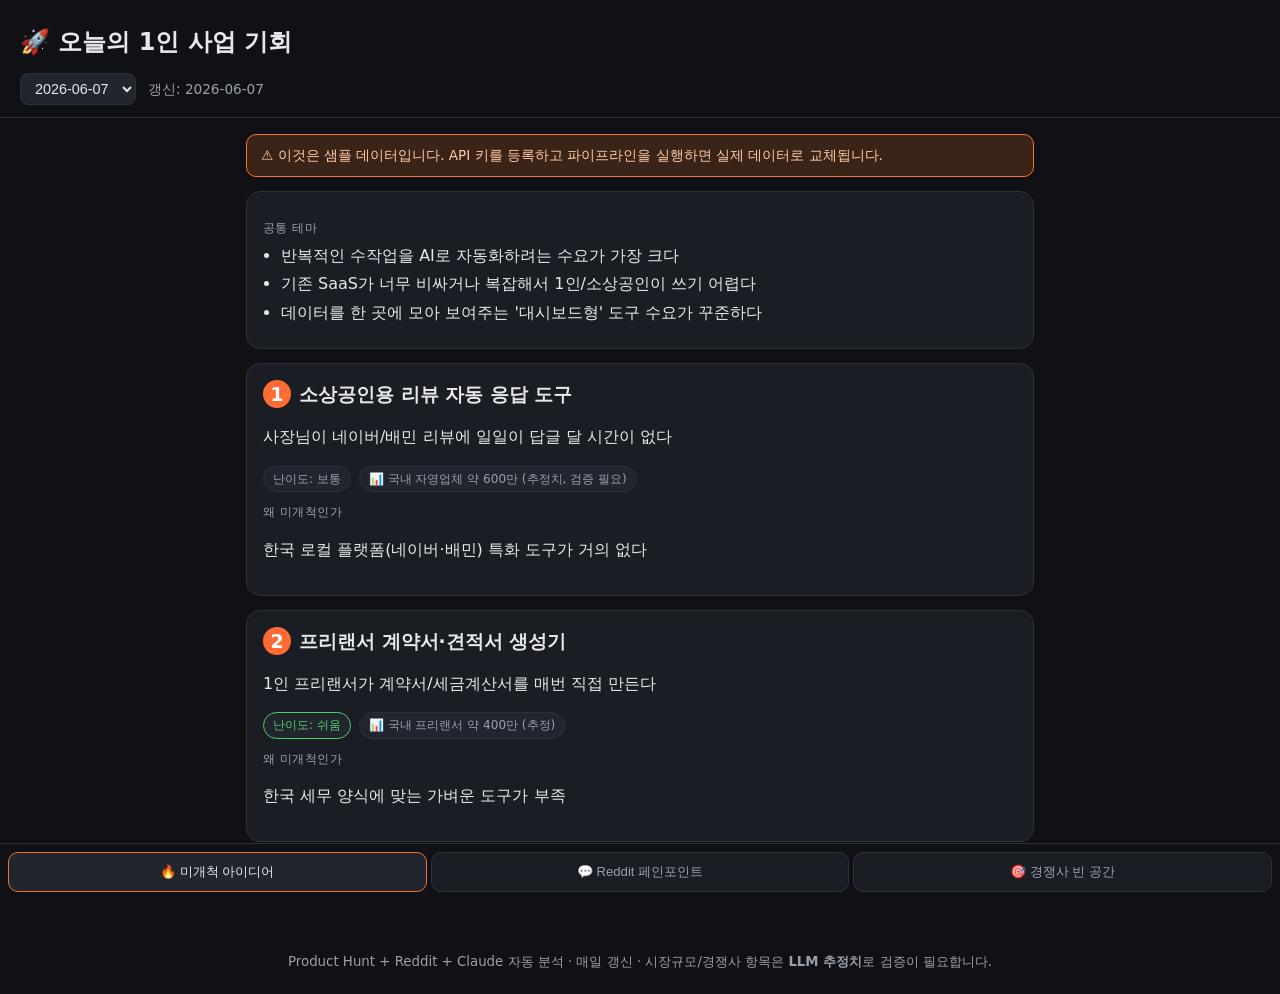
==== docs/index.html @ 89dee8e3 "1인 사업 기회 자동 대시보드 골격 구축 - Product Hunt/Reddit 수집기 + Claude 분석(프롬프트1~3) 파이프라인 - 정적 HTML 대시보드(docs/) + " ====
<!DOCTYPE html>
<html lang="ko">
<head>
  <meta charset="UTF-8" />
  <meta name="viewport" content="width=device-width, initial-scale=1.0" />
  <title>🚀 오늘의 1인 사업 기회 대시보드</title>
  <link rel="stylesheet" href="style.css" />
</head>
<body>
  <header>
    <h1>🚀 오늘의 1인 사업 기회</h1>
    <div class="controls">
      <select id="date-select" aria-label="날짜 선택"></select>
      <span id="status" class="status"></span>
    </div>
  </header>

  <main id="app">
    <p class="loading">데이터를 불러오는 중…</p>
  </main>

  <nav class="tabs">
    <button data-tab="ideas" class="active">🔥 미개척 아이디어</button>
    <button data-tab="reddit">💬 Reddit 페인포인트</button>
    <button data-tab="competitors">🎯 경쟁사 빈 공간</button>
  </nav>

  <footer>
    <small>Product Hunt + Reddit + Claude 자동 분석 · 매일 갱신 ·
      시장규모/경쟁사 항목은 <b>LLM 추정치</b>로 검증이 필요합니다.</small>
  </footer>

  <script src="app.js"></script>
</body>
</html>
---- docs/style.css ----
:root {
  --bg: #0f1115;
  --card: #1a1d24;
  --card-2: #21252e;
  --text: #e6e8ec;
  --muted: #9aa0ab;
  --accent: #ff6b35;
  --accent-2: #4dabf7;
  --green: #51cf66;
  --border: #2b303a;
}
* { box-sizing: border-box; }
body {
  margin: 0;
  font-family: -apple-system, "Apple SD Gothic Neo", "Noto Sans KR", system-ui, sans-serif;
  background: var(--bg);
  color: var(--text);
  line-height: 1.55;
}
header {
  padding: 24px 20px 12px;
  border-bottom: 1px solid var(--border);
}
header h1 { margin: 0 0 12px; font-size: 1.5rem; }
.controls { display: flex; align-items: center; gap: 12px; }
select {
  background: var(--card-2); color: var(--text);
  border: 1px solid var(--border); border-radius: 8px;
  padding: 6px 10px; font-size: 0.9rem;
}
.status { color: var(--muted); font-size: 0.85rem; }
.tabs {
  position: sticky; bottom: 0;
  display: flex; gap: 4px; padding: 8px;
  background: var(--bg); border-top: 1px solid var(--border);
}
.tabs button {
  flex: 1; padding: 10px; font-size: 0.82rem;
  background: var(--card); color: var(--muted);
  border: 1px solid var(--border); border-radius: 10px; cursor: pointer;
}
.tabs button.active { color: var(--text); border-color: var(--accent); background: var(--card-2); }
main { max-width: 820px; margin: 0 auto; padding: 16px; min-height: 60vh; }
.loading { color: var(--muted); text-align: center; padding: 40px; }
.card {
  background: var(--card); border: 1px solid var(--border);
  border-radius: 14px; padding: 16px; margin-bottom: 14px;
}
.rank {
  display: inline-flex; align-items: center; justify-content: center;
  width: 28px; height: 28px; border-radius: 50%;
  background: var(--accent); color: #fff; font-weight: 700; margin-right: 8px;
}
.card h3 { margin: 0 0 8px; display: flex; align-items: center; }
.meta { display: flex; flex-wrap: wrap; gap: 8px; margin: 10px 0; }
.tag {
  font-size: 0.75rem; padding: 3px 9px; border-radius: 999px;
  background: var(--card-2); color: var(--muted); border: 1px solid var(--border);
}
.tag.diff-쉬움 { color: var(--green); border-color: var(--green); }
.tag.diff-어려움 { color: var(--accent); border-color: var(--accent); }
.label { color: var(--muted); font-size: 0.78rem; text-transform: uppercase; letter-spacing: .04em; margin-top: 10px; }
ul { margin: 6px 0; padding-left: 18px; }
li { margin: 4px 0; }
a { color: var(--accent-2); }
.warn {
  background: #3a2417; border: 1px solid var(--accent);
  color: #ffcaa8; border-radius: 10px; padding: 10px 14px; margin-bottom: 14px; font-size: 0.85rem;
}
.section-hidden { display: none; }
.verify-badge {
  font-size: 0.7rem; color: var(--accent); border: 1px solid var(--accent);
  border-radius: 6px; padding: 2px 6px; margin-left: 6px;
}
footer { text-align: center; color: var(--muted); padding: 20px; }
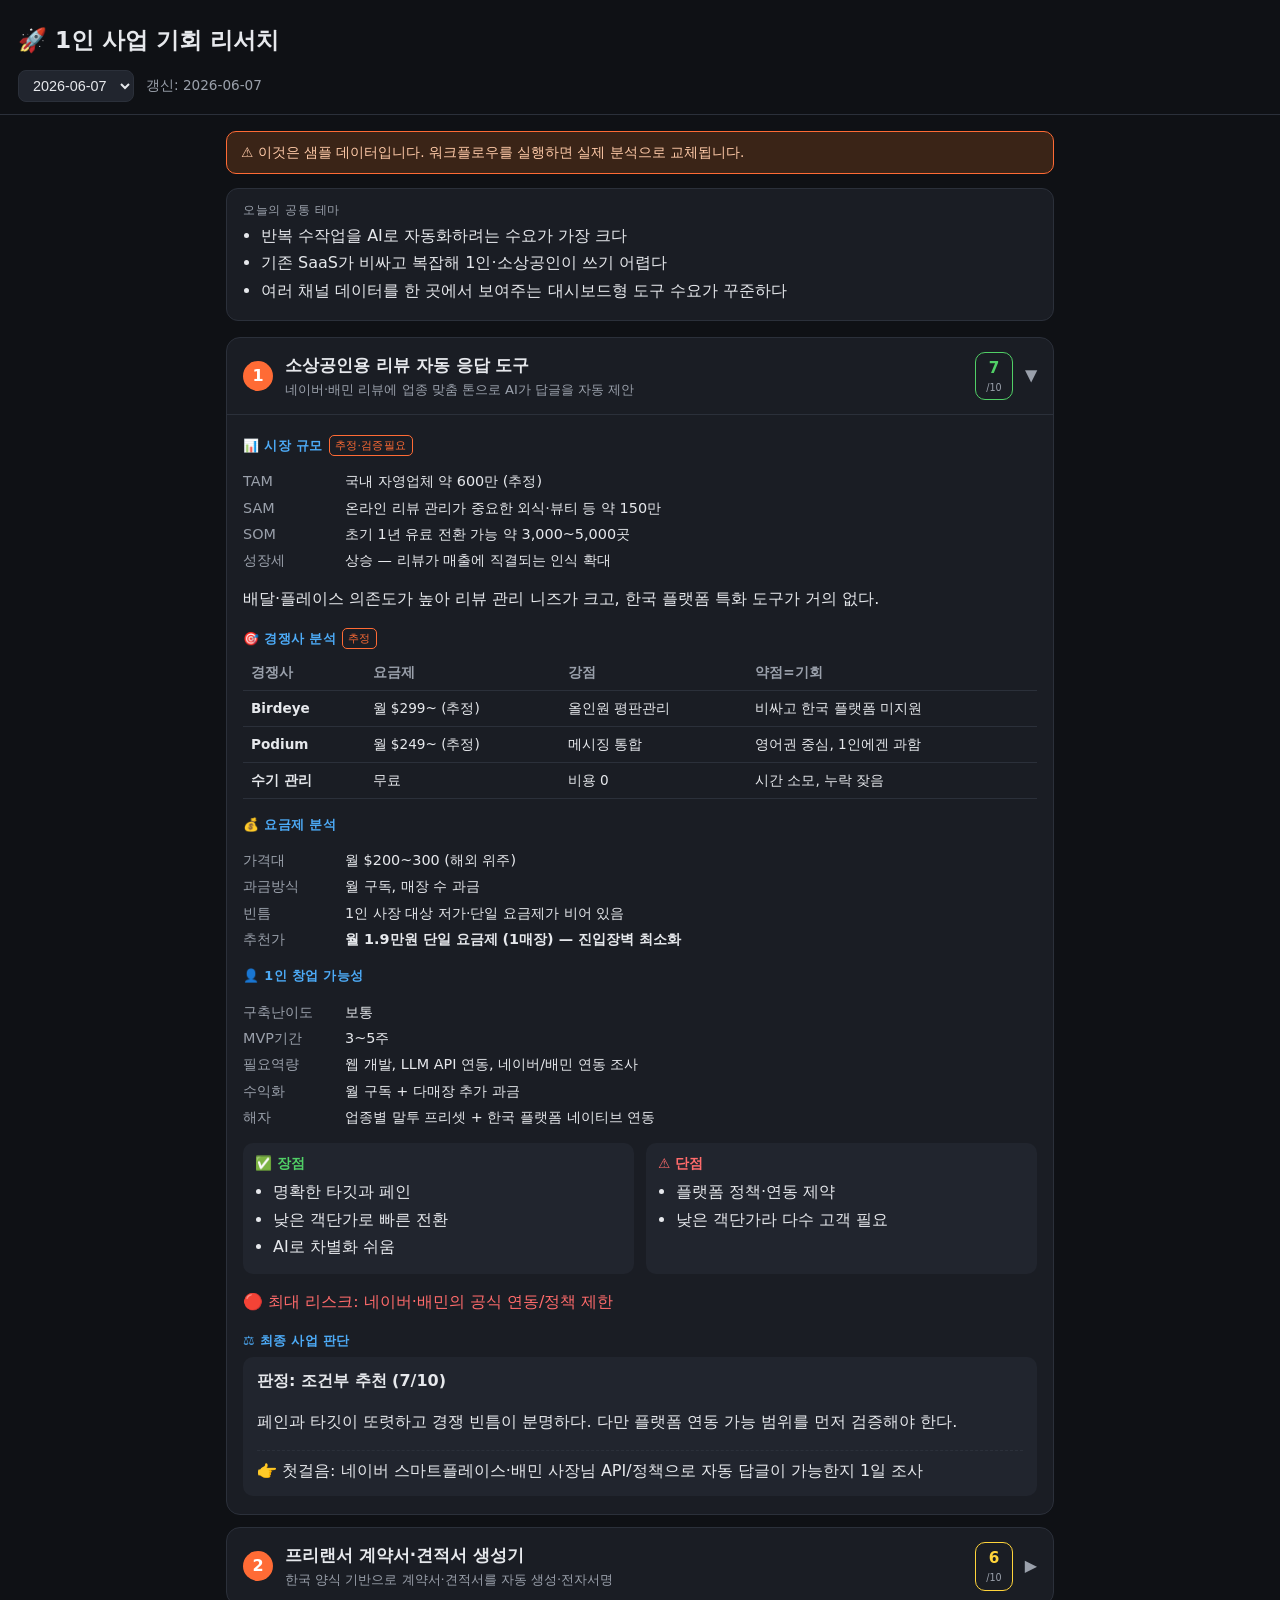
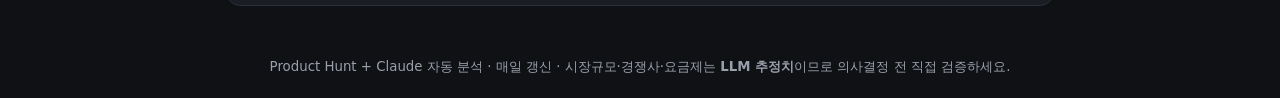
==== commit d512897f: "Reddit 제거 + 아이디어별 심층 사업 리서치로 개편 - 각 아이디어에 시장규모/경쟁사/요금제/1인창업 가능성/최종판단 리포트 생성 - 대시보드를 아코디언형 심층 리포트 UI로" ====
--- a/docs/index.html
+++ b/docs/index.html
@@ -3,12 +3,12 @@
 <head>
   <meta charset="UTF-8" />
   <meta name="viewport" content="width=device-width, initial-scale=1.0" />
-  <title>🚀 오늘의 1인 사업 기회 대시보드</title>
+  <title>🚀 1인 사업 기회 리서치 대시보드</title>
   <link rel="stylesheet" href="style.css" />
 </head>
 <body>
   <header>
-    <h1>🚀 오늘의 1인 사업 기회</h1>
+    <h1>🚀 1인 사업 기회 리서치</h1>
     <div class="controls">
       <select id="date-select" aria-label="날짜 선택"></select>
       <span id="status" class="status"></span>
@@ -19,15 +19,9 @@
     <p class="loading">데이터를 불러오는 중…</p>
   </main>
 
-  <nav class="tabs">
-    <button data-tab="ideas" class="active">🔥 미개척 아이디어</button>
-    <button data-tab="reddit">💬 Reddit 페인포인트</button>
-    <button data-tab="competitors">🎯 경쟁사 빈 공간</button>
-  </nav>
-
   <footer>
-    <small>Product Hunt + Reddit + Claude 자동 분석 · 매일 갱신 ·
-      시장규모/경쟁사 항목은 <b>LLM 추정치</b>로 검증이 필요합니다.</small>
+    <small>Product Hunt + Claude 자동 분석 · 매일 갱신 ·
+      시장규모·경쟁사·요금제는 <b>LLM 추정치</b>이므로 의사결정 전 직접 검증하세요.</small>
   </footer>
 
   <script src="app.js"></script>
--- a/docs/style.css
+++ b/docs/style.css
@@ -7,6 +7,8 @@
   --accent: #ff6b35;
   --accent-2: #4dabf7;
   --green: #51cf66;
+  --yellow: #ffd43b;
+  --red: #ff6b6b;
   --border: #2b303a;
 }
 * { box-sizing: border-box; }
@@ -17,59 +19,80 @@
   color: var(--text);
   line-height: 1.55;
 }
-header {
-  padding: 24px 20px 12px;
-  border-bottom: 1px solid var(--border);
-}
-header h1 { margin: 0 0 12px; font-size: 1.5rem; }
-.controls { display: flex; align-items: center; gap: 12px; }
+header { padding: 22px 18px 12px; border-bottom: 1px solid var(--border); }
+header h1 { margin: 0 0 12px; font-size: 1.45rem; }
+.controls { display: flex; align-items: center; gap: 12px; flex-wrap: wrap; }
 select {
   background: var(--card-2); color: var(--text);
-  border: 1px solid var(--border); border-radius: 8px;
-  padding: 6px 10px; font-size: 0.9rem;
+  border: 1px solid var(--border); border-radius: 8px; padding: 6px 10px; font-size: 0.9rem;
 }
 .status { color: var(--muted); font-size: 0.85rem; }
-.tabs {
-  position: sticky; bottom: 0;
-  display: flex; gap: 4px; padding: 8px;
-  background: var(--bg); border-top: 1px solid var(--border);
+main { max-width: 860px; margin: 0 auto; padding: 16px; min-height: 60vh; }
+.loading { color: var(--muted); text-align: center; padding: 40px; }
+
+.themes {
+  background: var(--card); border: 1px solid var(--border);
+  border-radius: 12px; padding: 12px 16px; margin-bottom: 16px;
 }
-.tabs button {
-  flex: 1; padding: 10px; font-size: 0.82rem;
-  background: var(--card); color: var(--muted);
-  border: 1px solid var(--border); border-radius: 10px; cursor: pointer;
+.themes .label { color: var(--muted); font-size: 0.75rem; letter-spacing: .05em; text-transform: uppercase; }
+
+/* 아이디어 카드 (아코디언) */
+.idea { background: var(--card); border: 1px solid var(--border); border-radius: 14px; margin-bottom: 12px; overflow: hidden; }
+.idea-head { display: flex; align-items: center; gap: 12px; padding: 14px 16px; cursor: pointer; }
+.idea-head:hover { background: var(--card-2); }
+.rank {
+  flex: none; width: 30px; height: 30px; border-radius: 50%;
+  display: flex; align-items: center; justify-content: center;
+  background: var(--accent); color: #fff; font-weight: 700;
 }
-.tabs button.active { color: var(--text); border-color: var(--accent); background: var(--card-2); }
-main { max-width: 820px; margin: 0 auto; padding: 16px; min-height: 60vh; }
-.loading { color: var(--muted); text-align: center; padding: 40px; }
-.card {
-  background: var(--card); border: 1px solid var(--border);
-  border-radius: 14px; padding: 16px; margin-bottom: 14px;
+.idea-head .titles { flex: 1; min-width: 0; }
+.idea-head h3 { margin: 0; font-size: 1.05rem; }
+.idea-head .sub { color: var(--muted); font-size: 0.82rem; margin-top: 2px;
+  overflow: hidden; text-overflow: ellipsis; white-space: nowrap; }
+.score {
+  flex: none; text-align: center; border-radius: 10px; padding: 4px 10px;
+  font-weight: 700; font-size: 0.95rem; border: 1px solid var(--border);
 }
-.rank {
-  display: inline-flex; align-items: center; justify-content: center;
-  width: 28px; height: 28px; border-radius: 50%;
-  background: var(--accent); color: #fff; font-weight: 700; margin-right: 8px;
+.score small { display: block; font-size: 0.6rem; font-weight: 400; color: var(--muted); }
+.score.good { color: var(--green); border-color: var(--green); }
+.score.mid  { color: var(--yellow); border-color: var(--yellow); }
+.score.low  { color: var(--red); border-color: var(--red); }
+.chev { flex: none; color: var(--muted); transition: transform .2s; }
+.idea.open .chev { transform: rotate(90deg); }
+
+.idea-body { display: none; padding: 4px 16px 18px; border-top: 1px solid var(--border); }
+.idea.open .idea-body { display: block; }
+
+.sec { margin-top: 16px; }
+.sec > .label {
+  color: var(--accent-2); font-size: 0.8rem; font-weight: 700;
+  letter-spacing: .03em; margin-bottom: 6px; display: flex; align-items: center; gap: 6px;
 }
-.card h3 { margin: 0 0 8px; display: flex; align-items: center; }
-.meta { display: flex; flex-wrap: wrap; gap: 8px; margin: 10px 0; }
-.tag {
-  font-size: 0.75rem; padding: 3px 9px; border-radius: 999px;
-  background: var(--card-2); color: var(--muted); border: 1px solid var(--border);
-}
-.tag.diff-쉬움 { color: var(--green); border-color: var(--green); }
-.tag.diff-어려움 { color: var(--accent); border-color: var(--accent); }
-.label { color: var(--muted); font-size: 0.78rem; text-transform: uppercase; letter-spacing: .04em; margin-top: 10px; }
-ul { margin: 6px 0; padding-left: 18px; }
-li { margin: 4px 0; }
-a { color: var(--accent-2); }
-.warn {
-  background: #3a2417; border: 1px solid var(--accent);
-  color: #ffcaa8; border-radius: 10px; padding: 10px 14px; margin-bottom: 14px; font-size: 0.85rem;
-}
-.section-hidden { display: none; }
-.verify-badge {
-  font-size: 0.7rem; color: var(--accent); border: 1px solid var(--accent);
-  border-radius: 6px; padding: 2px 6px; margin-left: 6px;
-}
+.verify { font-size: 0.66rem; color: var(--accent); border: 1px solid var(--accent); border-radius: 5px; padding: 1px 5px; font-weight: 400; }
+
+.kv { display: grid; grid-template-columns: 92px 1fr; gap: 4px 10px; font-size: 0.9rem; }
+.kv dt { color: var(--muted); }
+.kv dd { margin: 0; }
+
+table { width: 100%; border-collapse: collapse; font-size: 0.85rem; }
+th, td { text-align: left; padding: 7px 8px; border-bottom: 1px solid var(--border); vertical-align: top; }
+th { color: var(--muted); font-weight: 600; }
+
+.cols { display: grid; grid-template-columns: 1fr 1fr; gap: 12px; }
+.cols .box { background: var(--card-2); border-radius: 10px; padding: 10px 12px; }
+.cols .box h4 { margin: 0 0 6px; font-size: 0.85rem; }
+.pros h4 { color: var(--green); }
+.cons h4 { color: var(--red); }
+ul { margin: 4px 0; padding-left: 18px; }
+li { margin: 3px 0; }
+
+.verdict { background: var(--card-2); border-radius: 10px; padding: 12px 14px; }
+.verdict .reco { font-weight: 700; }
+.verdict .first { margin-top: 8px; padding-top: 8px; border-top: 1px dashed var(--border); }
+.risk { color: var(--red); }
+
+.warn { background: #3a2417; border: 1px solid var(--accent); color: #ffcaa8;
+  border-radius: 10px; padding: 10px 14px; margin-bottom: 14px; font-size: 0.85rem; }
 footer { text-align: center; color: var(--muted); padding: 20px; }
+
+@media (max-width: 560px) { .cols { grid-template-columns: 1fr; } }
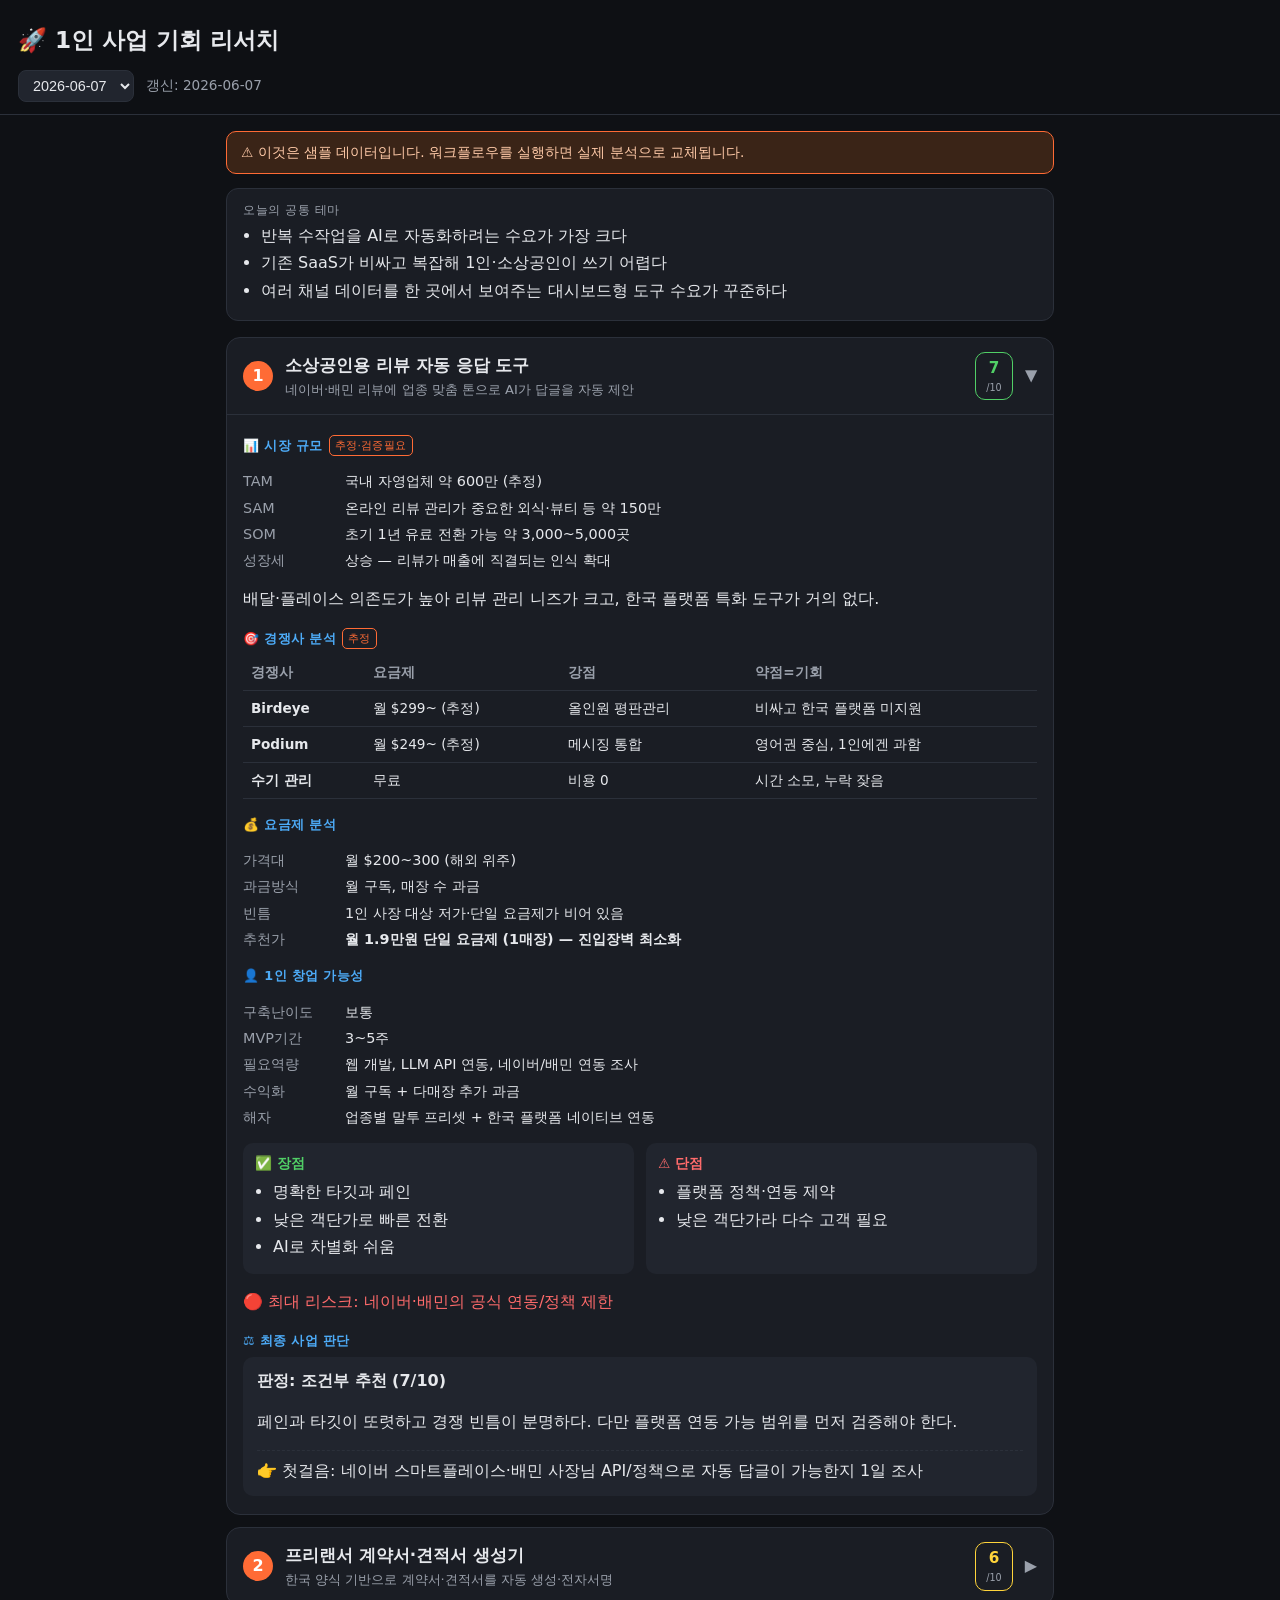
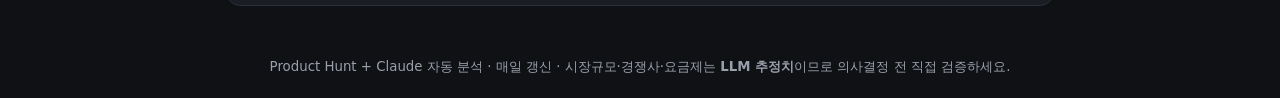
==== commit 653fc86d: "PWA 추가: 홈 화면 설치·전체화면·오프라인 캐시 (모바일 앱처럼 사용)" ====
--- a/docs/index.html
+++ b/docs/index.html
@@ -2,8 +2,17 @@
 <html lang="ko">
 <head>
   <meta charset="UTF-8" />
-  <meta name="viewport" content="width=device-width, initial-scale=1.0" />
+  <meta name="viewport" content="width=device-width, initial-scale=1.0, viewport-fit=cover" />
   <title>🚀 1인 사업 기회 리서치 대시보드</title>
+
+  <!-- PWA: 홈 화면 추가 / 전체화면 / 오프라인 -->
+  <link rel="manifest" href="manifest.webmanifest" />
+  <meta name="theme-color" content="#ff6b35" />
+  <link rel="apple-touch-icon" href="icons/apple-touch-icon.png" />
+  <meta name="apple-mobile-web-app-capable" content="yes" />
+  <meta name="apple-mobile-web-app-status-bar-style" content="black-translucent" />
+  <meta name="apple-mobile-web-app-title" content="사업기회" />
+
   <link rel="stylesheet" href="style.css" />
 </head>
 <body>
@@ -25,5 +34,11 @@
   </footer>
 
   <script src="app.js"></script>
+  <script>
+    // 서비스 워커 등록 (오프라인 캐시)
+    if ("serviceWorker" in navigator) {
+      window.addEventListener("load", () => navigator.serviceWorker.register("sw.js").catch(() => {}));
+    }
+  </script>
 </body>
 </html>
--- a/docs/style.css
+++ b/docs/style.css
@@ -19,7 +19,12 @@
   color: var(--text);
   line-height: 1.55;
 }
-header { padding: 22px 18px 12px; border-bottom: 1px solid var(--border); }
+header {
+  padding: calc(22px + env(safe-area-inset-top)) 18px 12px;
+  border-bottom: 1px solid var(--border);
+  position: sticky; top: 0; z-index: 10;
+  background: rgba(15, 17, 21, 0.92); backdrop-filter: blur(8px);
+}
 header h1 { margin: 0 0 12px; font-size: 1.45rem; }
 .controls { display: flex; align-items: center; gap: 12px; flex-wrap: wrap; }
 select {
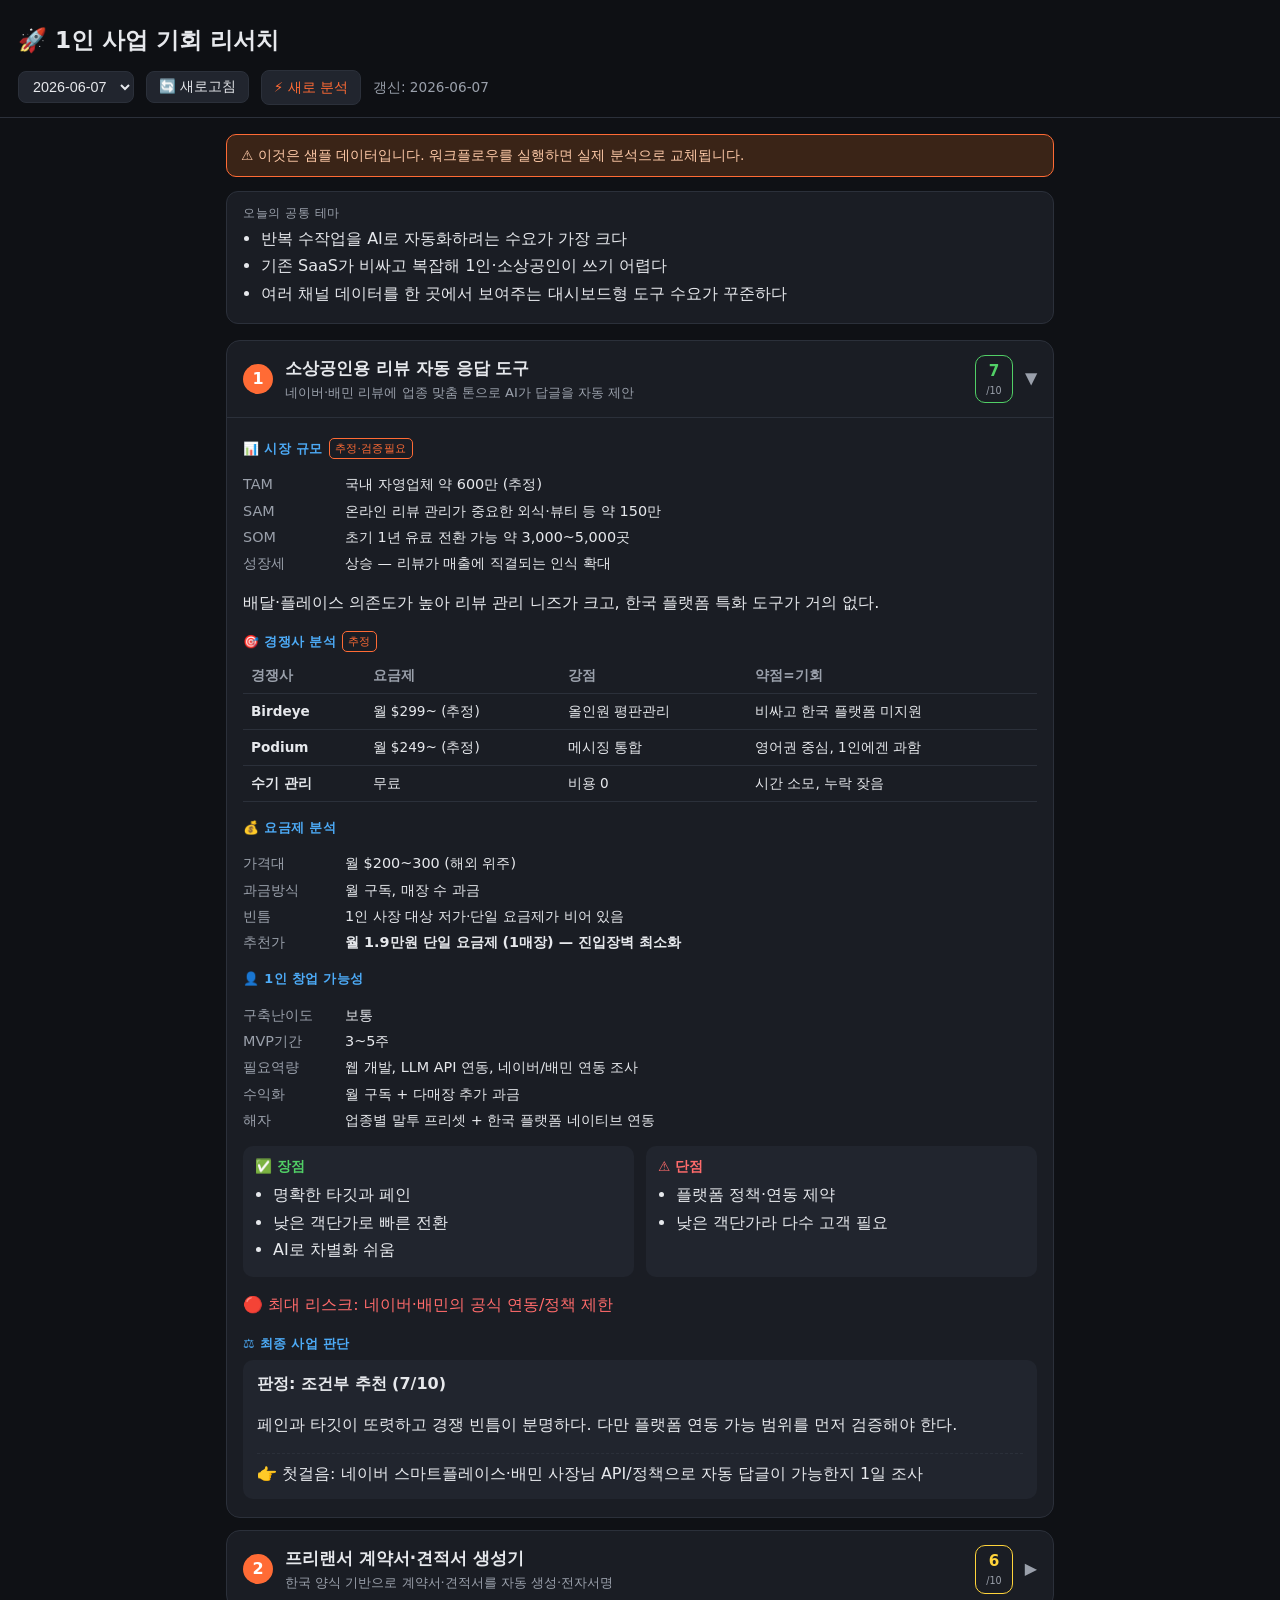
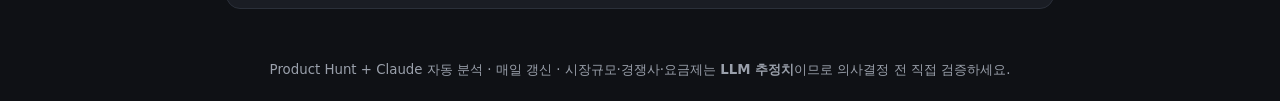
==== commit 1379935b: "새로고침 버튼 + 새 분석 링크 추가, 자동 실행 매일 06시(KST)로 변경" ====
--- a/docs/index.html
+++ b/docs/index.html
@@ -20,6 +20,11 @@
     <h1>🚀 1인 사업 기회 리서치</h1>
     <div class="controls">
       <select id="date-select" aria-label="날짜 선택"></select>
+      <button id="refresh" class="btn" title="최신 데이터 다시 불러오기">🔄 새로고침</button>
+      <a id="reanalyze" class="btn ghost"
+         href="https://github.com/therenew3-crypto/1/actions/workflows/daily.yml"
+         target="_blank" rel="noopener"
+         title="GitHub에서 새 분석 실행">⚡ 새로 분석</a>
       <span id="status" class="status"></span>
     </div>
   </header>
--- a/docs/style.css
+++ b/docs/style.css
@@ -31,6 +31,16 @@
   background: var(--card-2); color: var(--text);
   border: 1px solid var(--border); border-radius: 8px; padding: 6px 10px; font-size: 0.9rem;
 }
+.btn {
+  background: var(--card-2); color: var(--text);
+  border: 1px solid var(--border); border-radius: 8px;
+  padding: 6px 12px; font-size: 0.85rem; cursor: pointer;
+  text-decoration: none; display: inline-flex; align-items: center; gap: 4px;
+}
+.btn:hover { border-color: var(--accent); }
+.btn.ghost { color: var(--accent); }
+#refresh.spinning { pointer-events: none; opacity: 0.7; animation: spin 0.7s linear; }
+@keyframes spin { from { transform: rotate(0); } to { transform: rotate(360deg); } }
 .status { color: var(--muted); font-size: 0.85rem; }
 main { max-width: 860px; margin: 0 auto; padding: 16px; min-height: 60vh; }
 .loading { color: var(--muted); text-align: center; padding: 40px; }
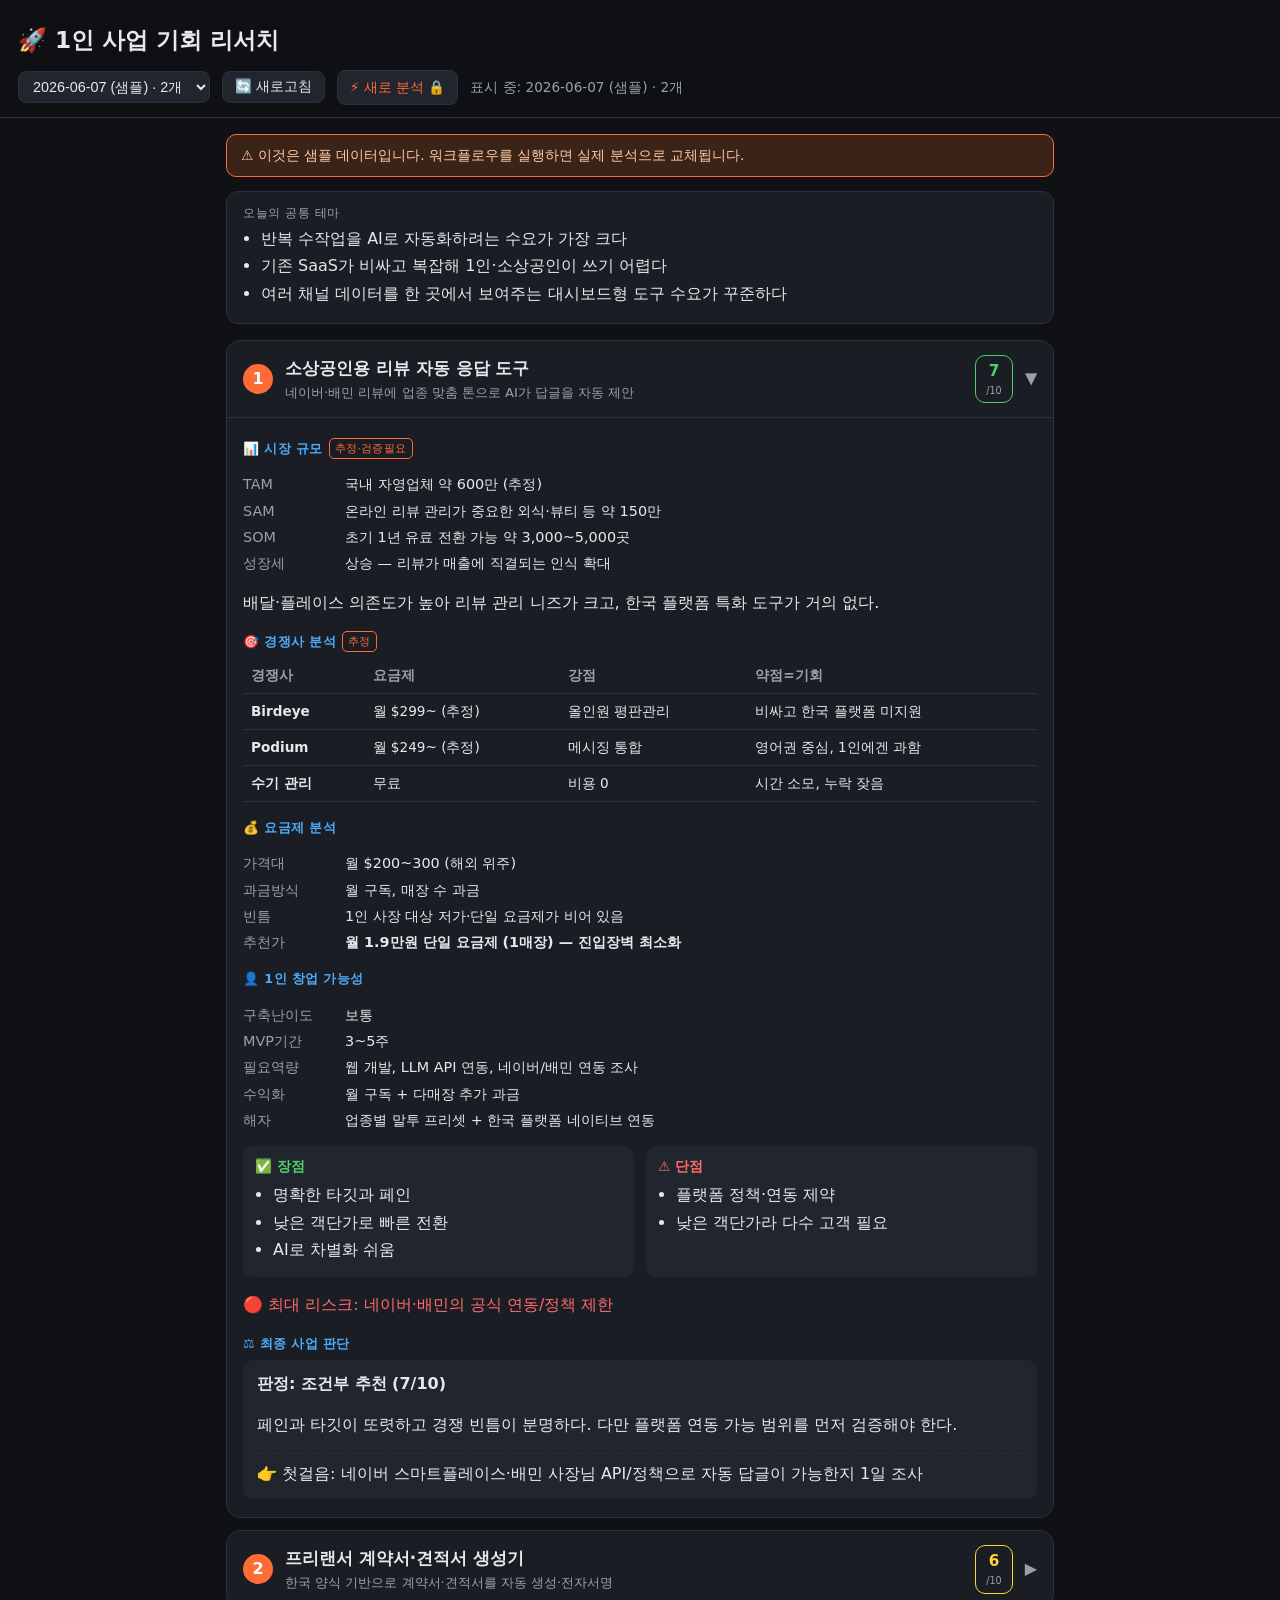
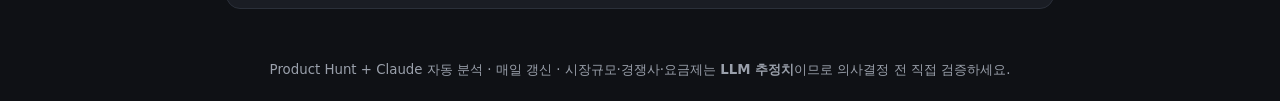
==== commit d513a7f9: "⚡ 새 분석(과금) 버튼에 비밀번호 잠금 추가 (해시 저장)" ====
--- a/docs/index.html
+++ b/docs/index.html
@@ -24,7 +24,7 @@
       <a id="reanalyze" class="btn ghost"
          href="https://github.com/therenew3-crypto/1/actions/workflows/daily.yml"
          target="_blank" rel="noopener"
-         title="GitHub에서 새 분석 실행">⚡ 새로 분석</a>
+         title="GitHub에서 새 분석 실행 (비밀번호 필요·과금)">⚡ 새로 분석 🔒</a>
       <span id="status" class="status"></span>
     </div>
   </header>
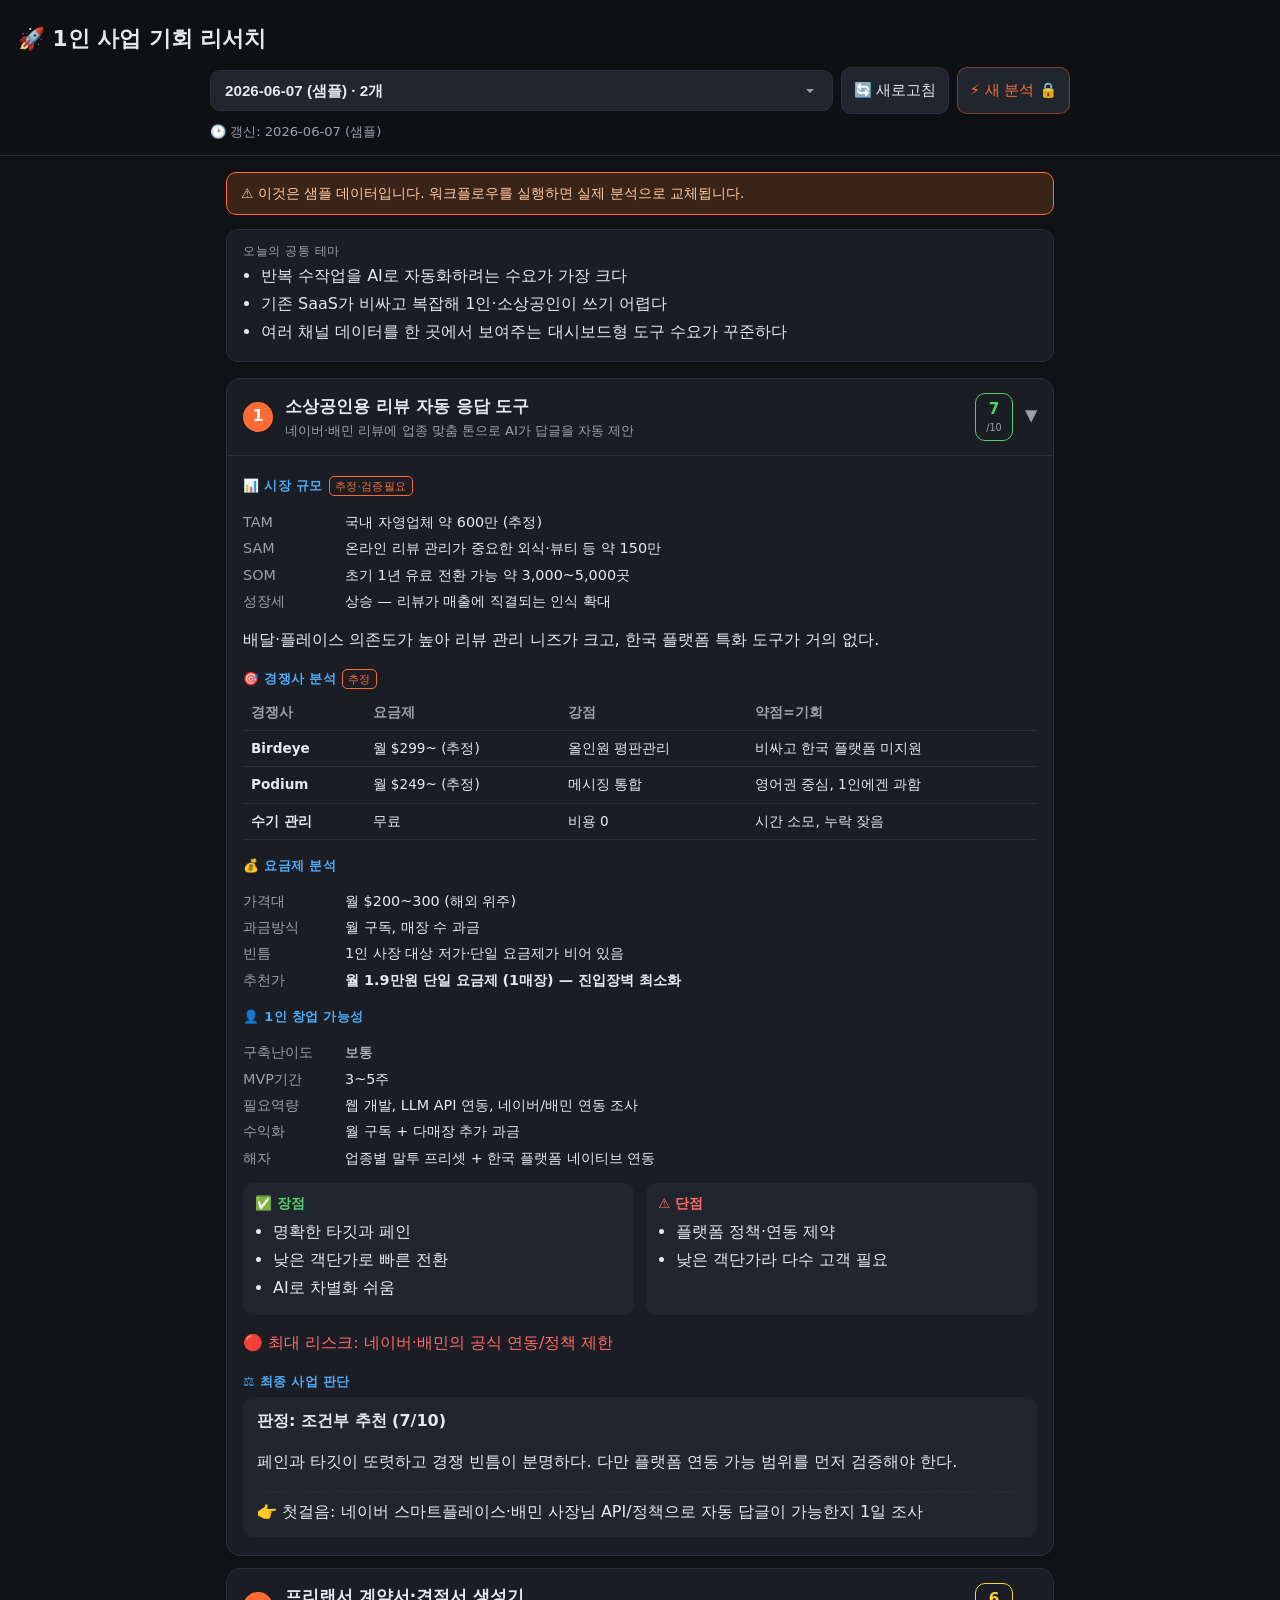
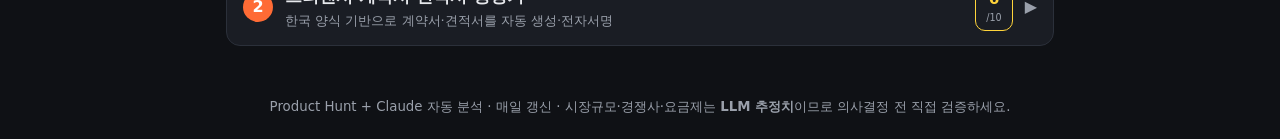
==== commit da122525: "UI 개선: 상단 툴바 재디자인(전체폭 드롭다운+버튼행), 갱신정보에 날짜·시각 표시, SW 네트워크 우선으로 즉시 갱신" ====
--- a/docs/index.html
+++ b/docs/index.html
@@ -18,15 +18,17 @@
 <body>
   <header>
     <h1>🚀 1인 사업 기회 리서치</h1>
-    <div class="controls">
-      <select id="date-select" aria-label="날짜 선택"></select>
-      <button id="refresh" class="btn" title="최신 데이터 다시 불러오기">🔄 새로고침</button>
-      <a id="reanalyze" class="btn ghost"
-         href="https://github.com/therenew3-crypto/1/actions/workflows/daily.yml"
-         target="_blank" rel="noopener"
-         title="GitHub에서 새 분석 실행 (비밀번호 필요·과금)">⚡ 새로 분석 🔒</a>
-      <span id="status" class="status"></span>
+    <div class="toolbar">
+      <select id="date-select" class="snap-select" aria-label="스냅샷(날짜·시각) 선택"></select>
+      <div class="btn-row">
+        <button id="refresh" class="btn" title="최신 데이터 다시 불러오기">🔄 새로고침</button>
+        <a id="reanalyze" class="btn ghost"
+           href="https://github.com/therenew3-crypto/1/actions/workflows/daily.yml"
+           target="_blank" rel="noopener"
+           title="GitHub에서 새 분석 실행 (비밀번호 필요·과금)">⚡ 새 분석 🔒</a>
+      </div>
     </div>
+    <div id="status" class="status"></div>
   </header>
 
   <main id="app">
--- a/docs/style.css
+++ b/docs/style.css
@@ -25,25 +25,46 @@
   position: sticky; top: 0; z-index: 10;
   background: rgba(15, 17, 21, 0.92); backdrop-filter: blur(8px);
 }
-header h1 { margin: 0 0 12px; font-size: 1.45rem; }
-.controls { display: flex; align-items: center; gap: 12px; flex-wrap: wrap; }
-select {
+header h1 { margin: 0 0 12px; font-size: 1.35rem; }
+
+/* 상단 툴바 */
+.toolbar { display: flex; flex-direction: column; gap: 8px; max-width: 860px; margin: 0 auto; }
+.snap-select {
+  width: 100%;
   background: var(--card-2); color: var(--text);
-  border: 1px solid var(--border); border-radius: 8px; padding: 6px 10px; font-size: 0.9rem;
+  border: 1px solid var(--border); border-radius: 10px;
+  padding: 11px 14px; font-size: 0.95rem; font-weight: 600;
+  appearance: none; -webkit-appearance: none;
+  background-image: url("data:image/svg+xml;utf8,<svg xmlns='http://www.w3.org/2000/svg' width='16' height='16' fill='%239aa0ab' viewBox='0 0 16 16'><path d='M4 6l4 4 4-4'/></svg>");
+  background-repeat: no-repeat; background-position: right 14px center;
 }
+.btn-row { display: flex; gap: 8px; }
 .btn {
+  flex: 1; justify-content: center;
   background: var(--card-2); color: var(--text);
-  border: 1px solid var(--border); border-radius: 8px;
-  padding: 6px 12px; font-size: 0.85rem; cursor: pointer;
-  text-decoration: none; display: inline-flex; align-items: center; gap: 4px;
+  border: 1px solid var(--border); border-radius: 10px;
+  padding: 11px 12px; font-size: 0.92rem; cursor: pointer;
+  text-decoration: none; display: inline-flex; align-items: center; gap: 5px;
 }
+.btn:active { transform: scale(0.98); }
 .btn:hover { border-color: var(--accent); }
-.btn.ghost { color: var(--accent); }
+.btn.ghost { color: var(--accent); border-color: rgba(255,107,53,0.4); }
 #refresh.spinning { pointer-events: none; opacity: 0.7; animation: spin 0.7s linear; }
 @keyframes spin { from { transform: rotate(0); } to { transform: rotate(360deg); } }
-.status { color: var(--muted); font-size: 0.85rem; }
+.status {
+  max-width: 860px; margin: 8px auto 0;
+  color: var(--muted); font-size: 0.82rem;
+}
 main { max-width: 860px; margin: 0 auto; padding: 16px; min-height: 60vh; }
 .loading { color: var(--muted); text-align: center; padding: 40px; }
+
+/* 넓은 화면에선 한 줄로 */
+@media (min-width: 620px) {
+  .toolbar { flex-direction: row; align-items: center; }
+  .snap-select { flex: 1; }
+  .btn-row { flex: none; }
+  .btn { flex: none; }
+}
 
 .themes {
   background: var(--card); border: 1px solid var(--border);
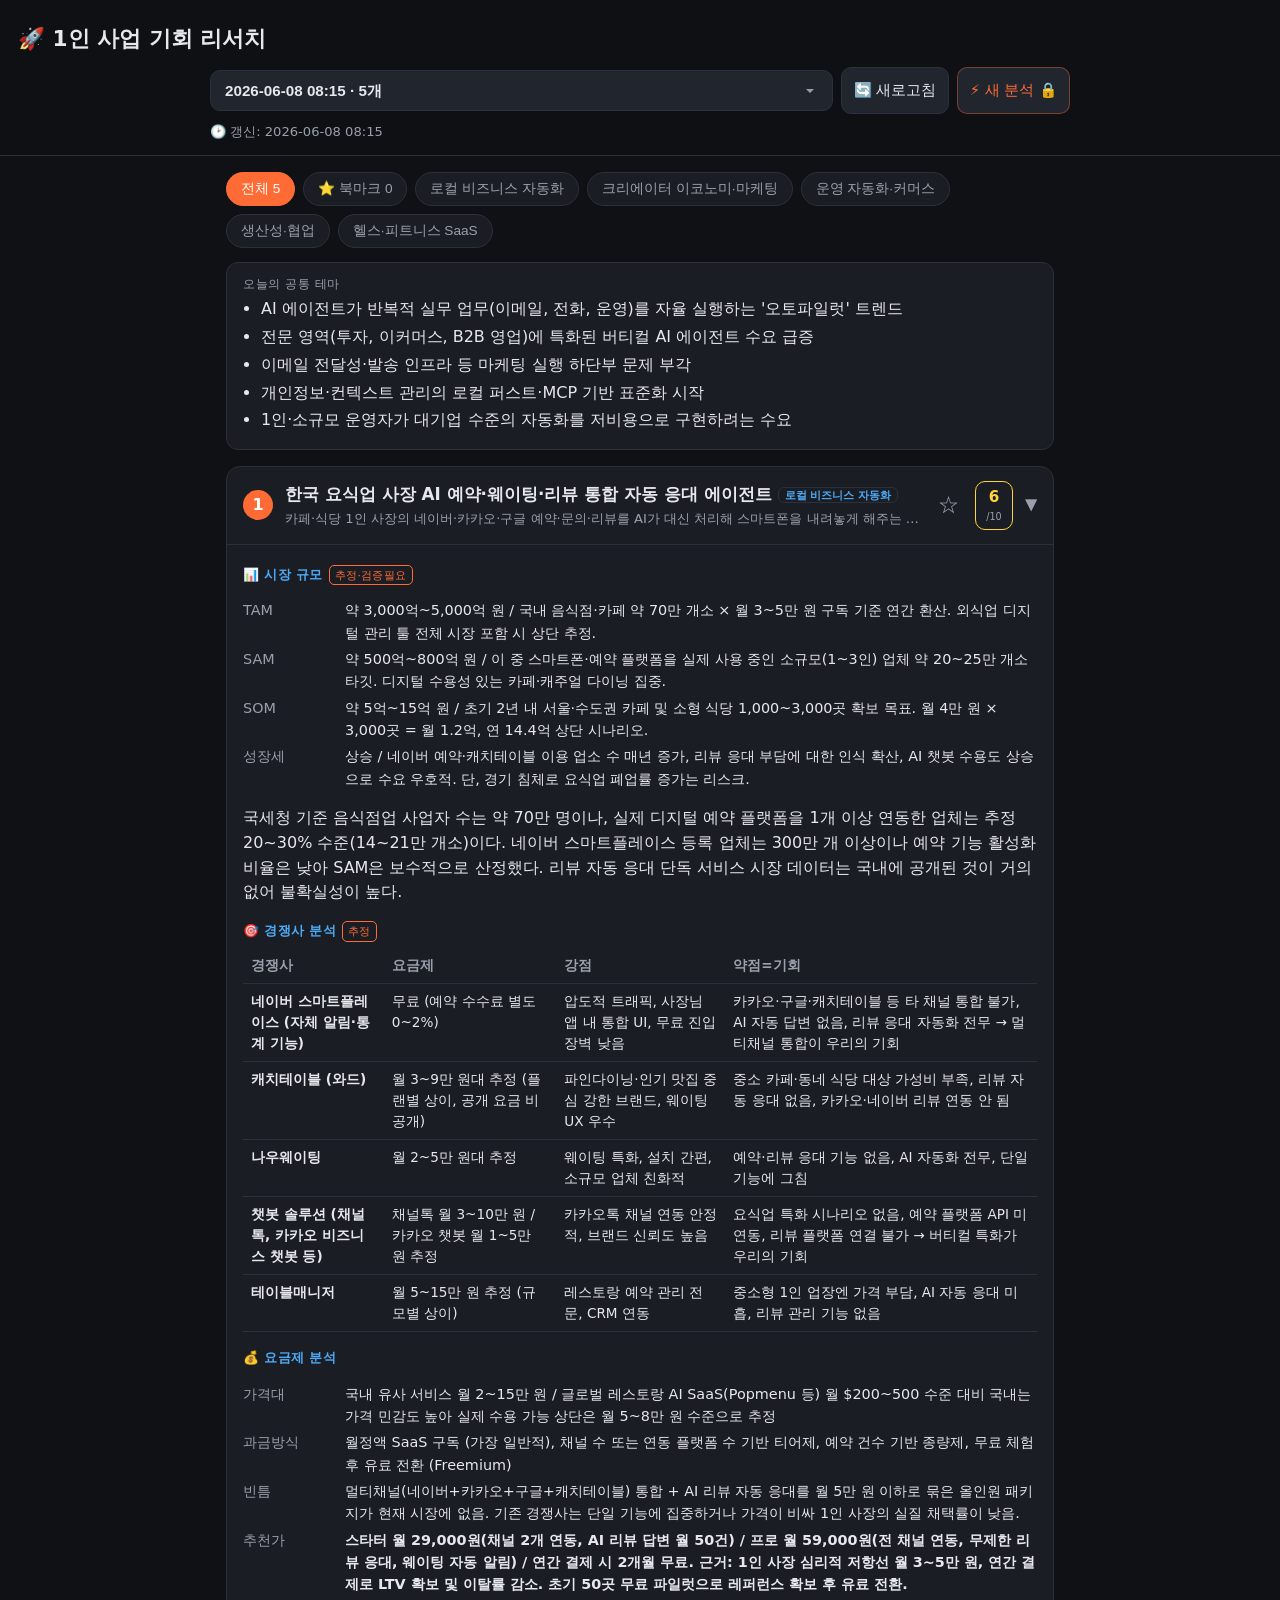
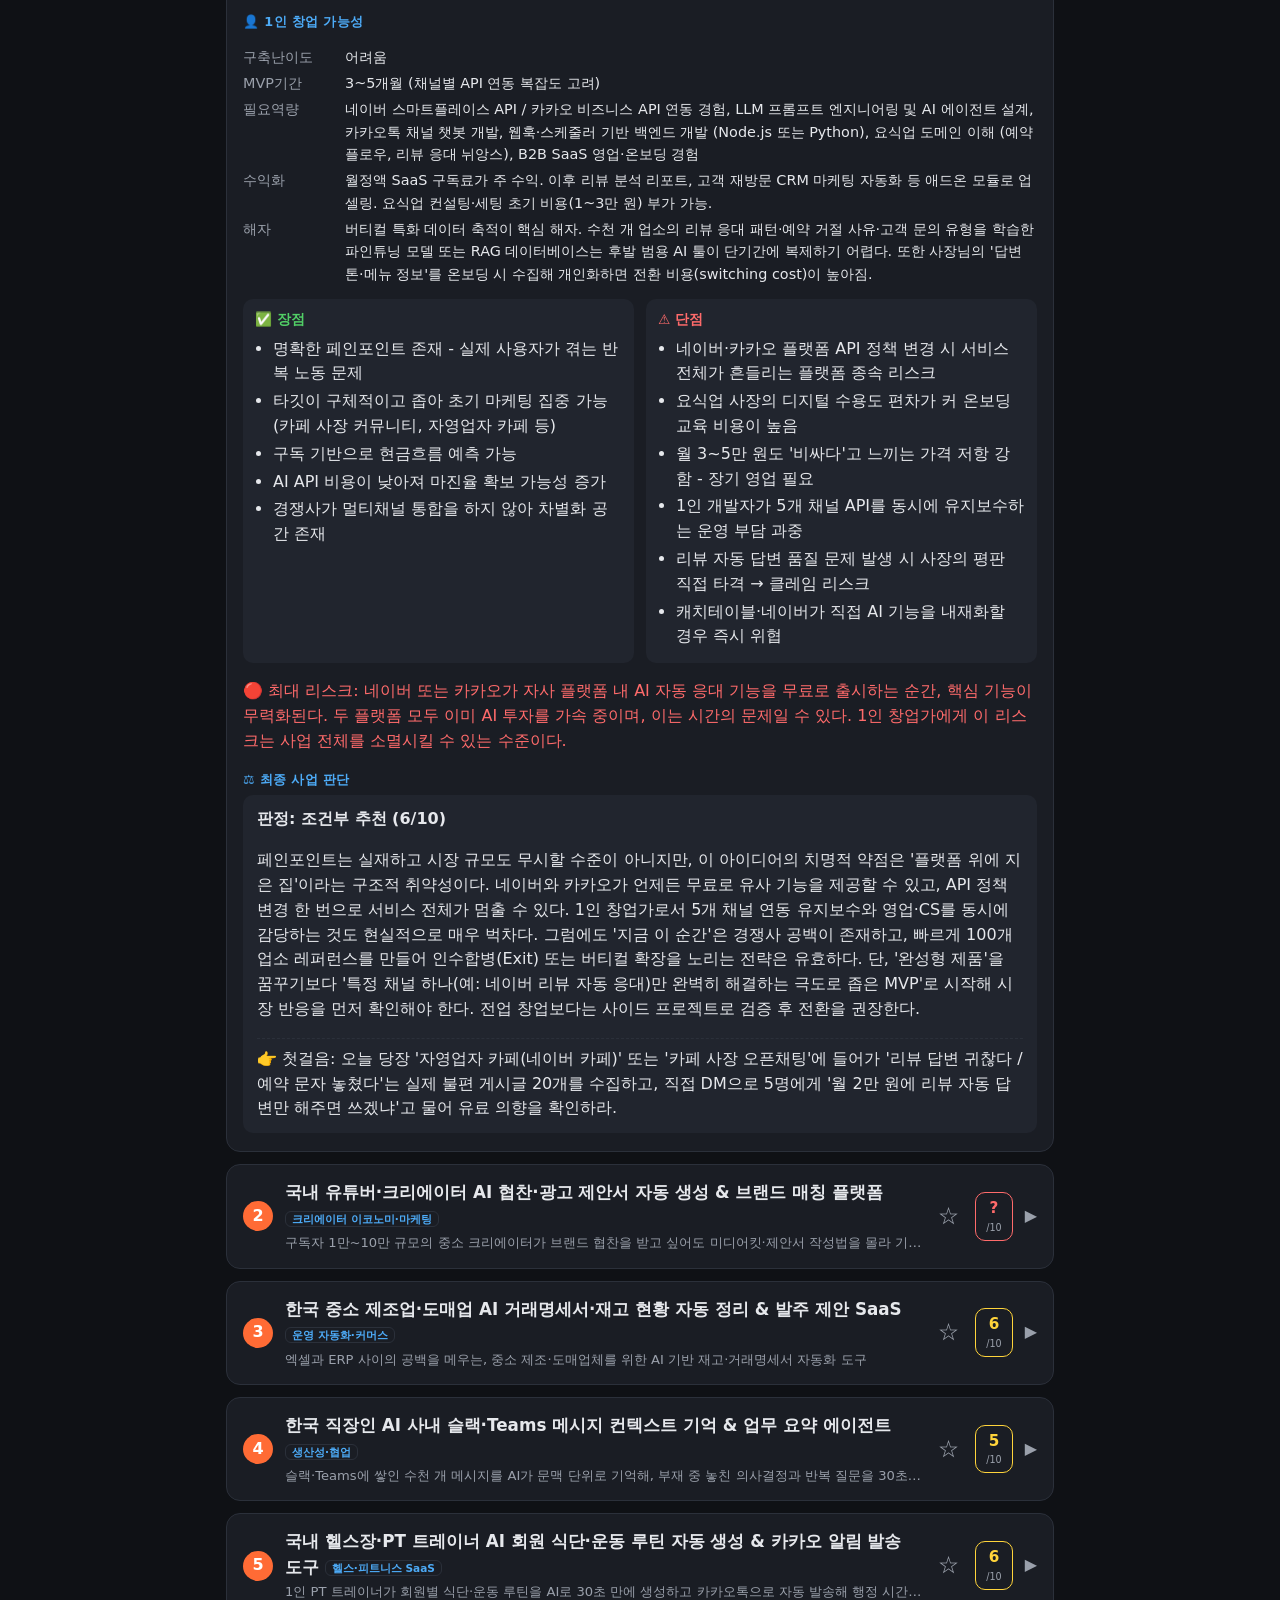
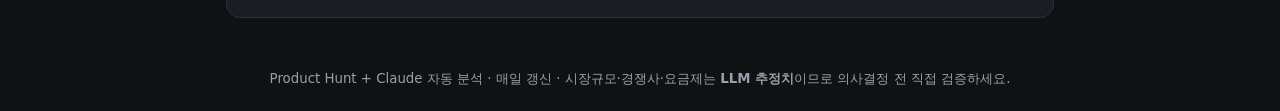
==== commit 0cfa9d44: "chore: 레포 이름 변경(1 → idea-radar)에 맞춰 Actions 링크 갱신" ====
--- a/docs/index.html
+++ b/docs/index.html
@@ -23,7 +23,7 @@
       <div class="btn-row">
         <button id="refresh" class="btn" title="최신 데이터 다시 불러오기">🔄 새로고침</button>
         <a id="reanalyze" class="btn ghost"
-           href="https://github.com/therenew3-crypto/1/actions/workflows/daily.yml"
+           href="https://github.com/therenew3-crypto/idea-radar/actions/workflows/daily.yml"
            target="_blank" rel="noopener"
            title="GitHub에서 새 분석 실행 (비밀번호 필요·과금)">⚡ 새 분석 🔒</a>
       </div>
--- a/docs/style.css
+++ b/docs/style.css
@@ -72,6 +72,16 @@
 }
 .themes .label { color: var(--muted); font-size: 0.75rem; letter-spacing: .05em; text-transform: uppercase; }
 
+/* 필터 칩 */
+.filters { display: flex; flex-wrap: wrap; gap: 8px; margin-bottom: 14px; }
+.chip {
+  background: var(--card); color: var(--muted);
+  border: 1px solid var(--border); border-radius: 999px;
+  padding: 7px 14px; font-size: 0.85rem; cursor: pointer; white-space: nowrap;
+}
+.chip:hover { border-color: var(--accent); }
+.chip.on { background: var(--accent); color: #fff; border-color: var(--accent); }
+
 /* 아이디어 카드 (아코디언) */
 .idea { background: var(--card); border: 1px solid var(--border); border-radius: 14px; margin-bottom: 12px; overflow: hidden; }
 .idea-head { display: flex; align-items: center; gap: 12px; padding: 14px 16px; cursor: pointer; }
@@ -83,8 +93,20 @@
 }
 .idea-head .titles { flex: 1; min-width: 0; }
 .idea-head h3 { margin: 0; font-size: 1.05rem; }
+.cat {
+  font-size: 0.66rem; font-weight: 600; color: var(--accent-2);
+  border: 1px solid var(--border); border-radius: 6px; padding: 1px 6px;
+  vertical-align: middle; white-space: nowrap;
+}
 .idea-head .sub { color: var(--muted); font-size: 0.82rem; margin-top: 2px;
   overflow: hidden; text-overflow: ellipsis; white-space: nowrap; }
+.fromtag { color: var(--accent-2); margin-left: 6px; }
+.star {
+  flex: none; background: none; border: none; cursor: pointer;
+  font-size: 1.3rem; line-height: 1; color: var(--muted); padding: 2px 4px;
+}
+.star.on { color: var(--yellow); }
+.star:hover { transform: scale(1.15); }
 .score {
   flex: none; text-align: center; border-radius: 10px; padding: 4px 10px;
   font-weight: 700; font-size: 0.95rem; border: 1px solid var(--border);
